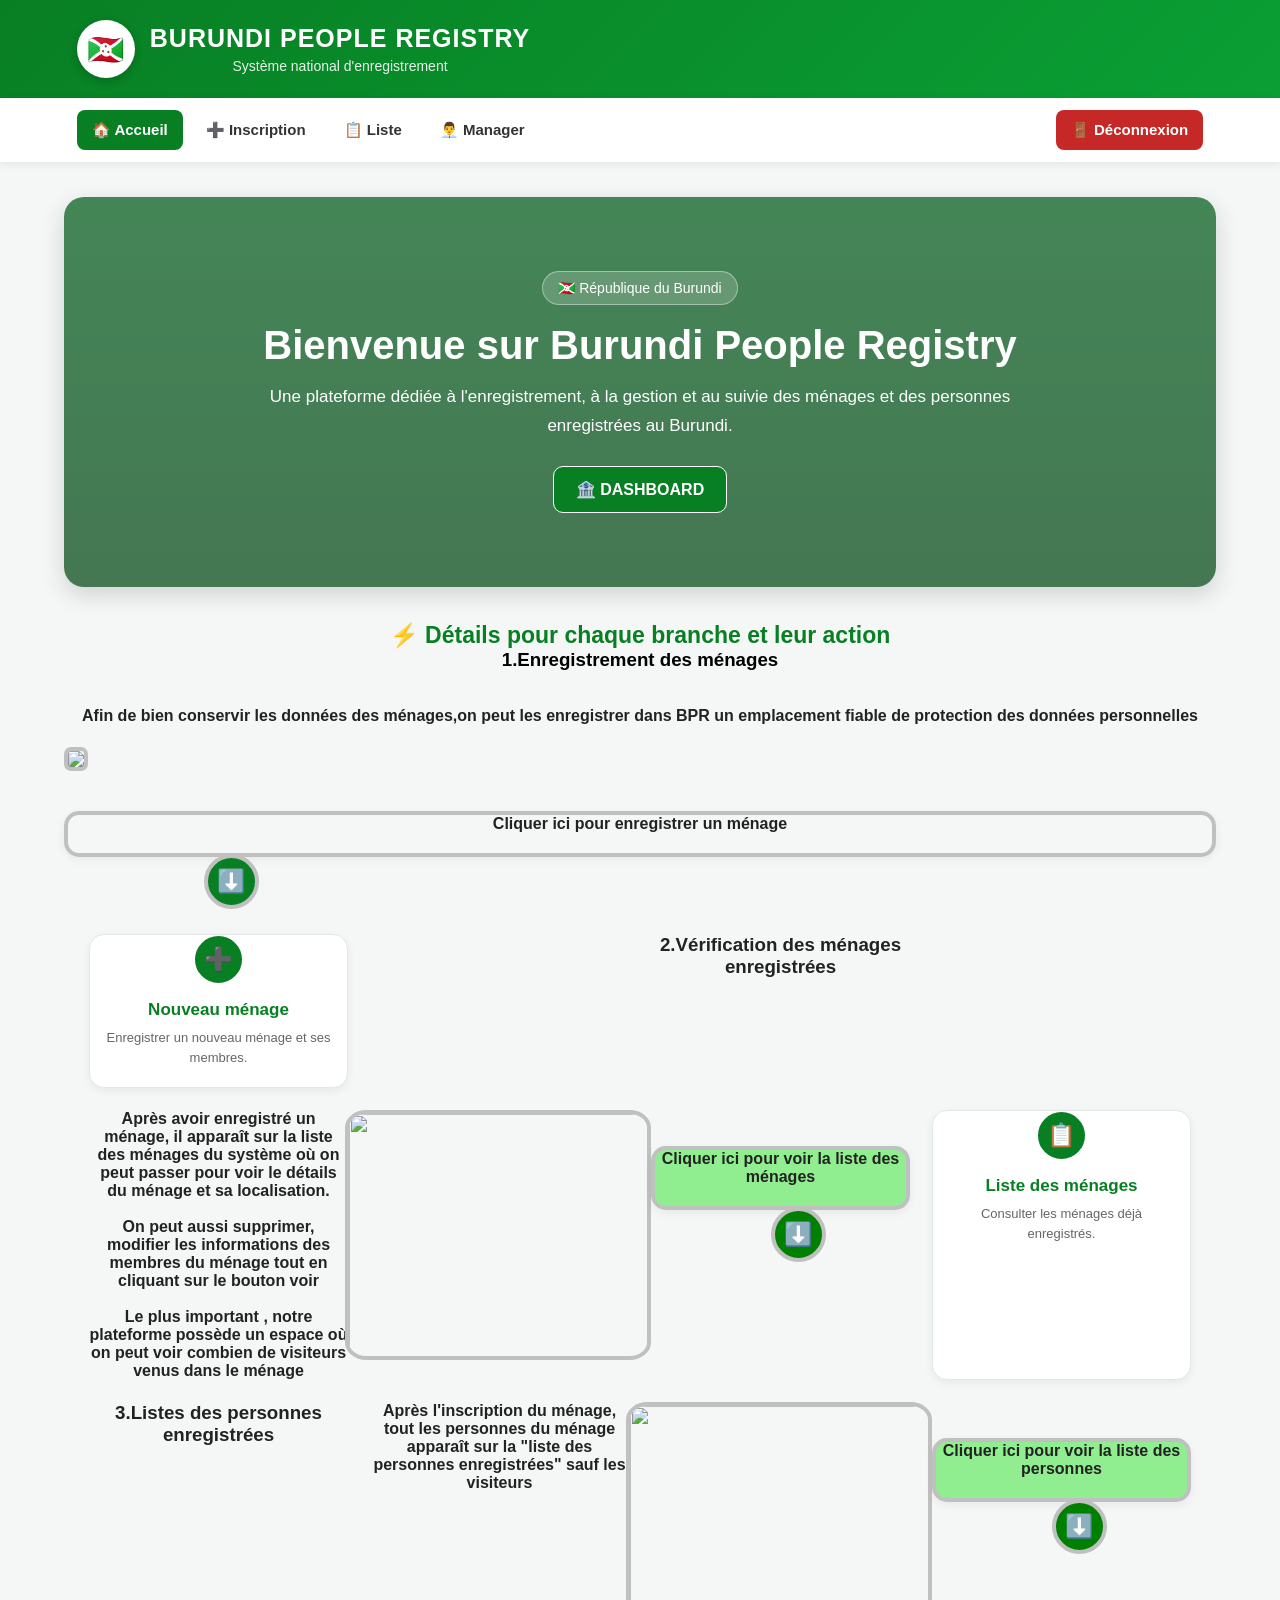
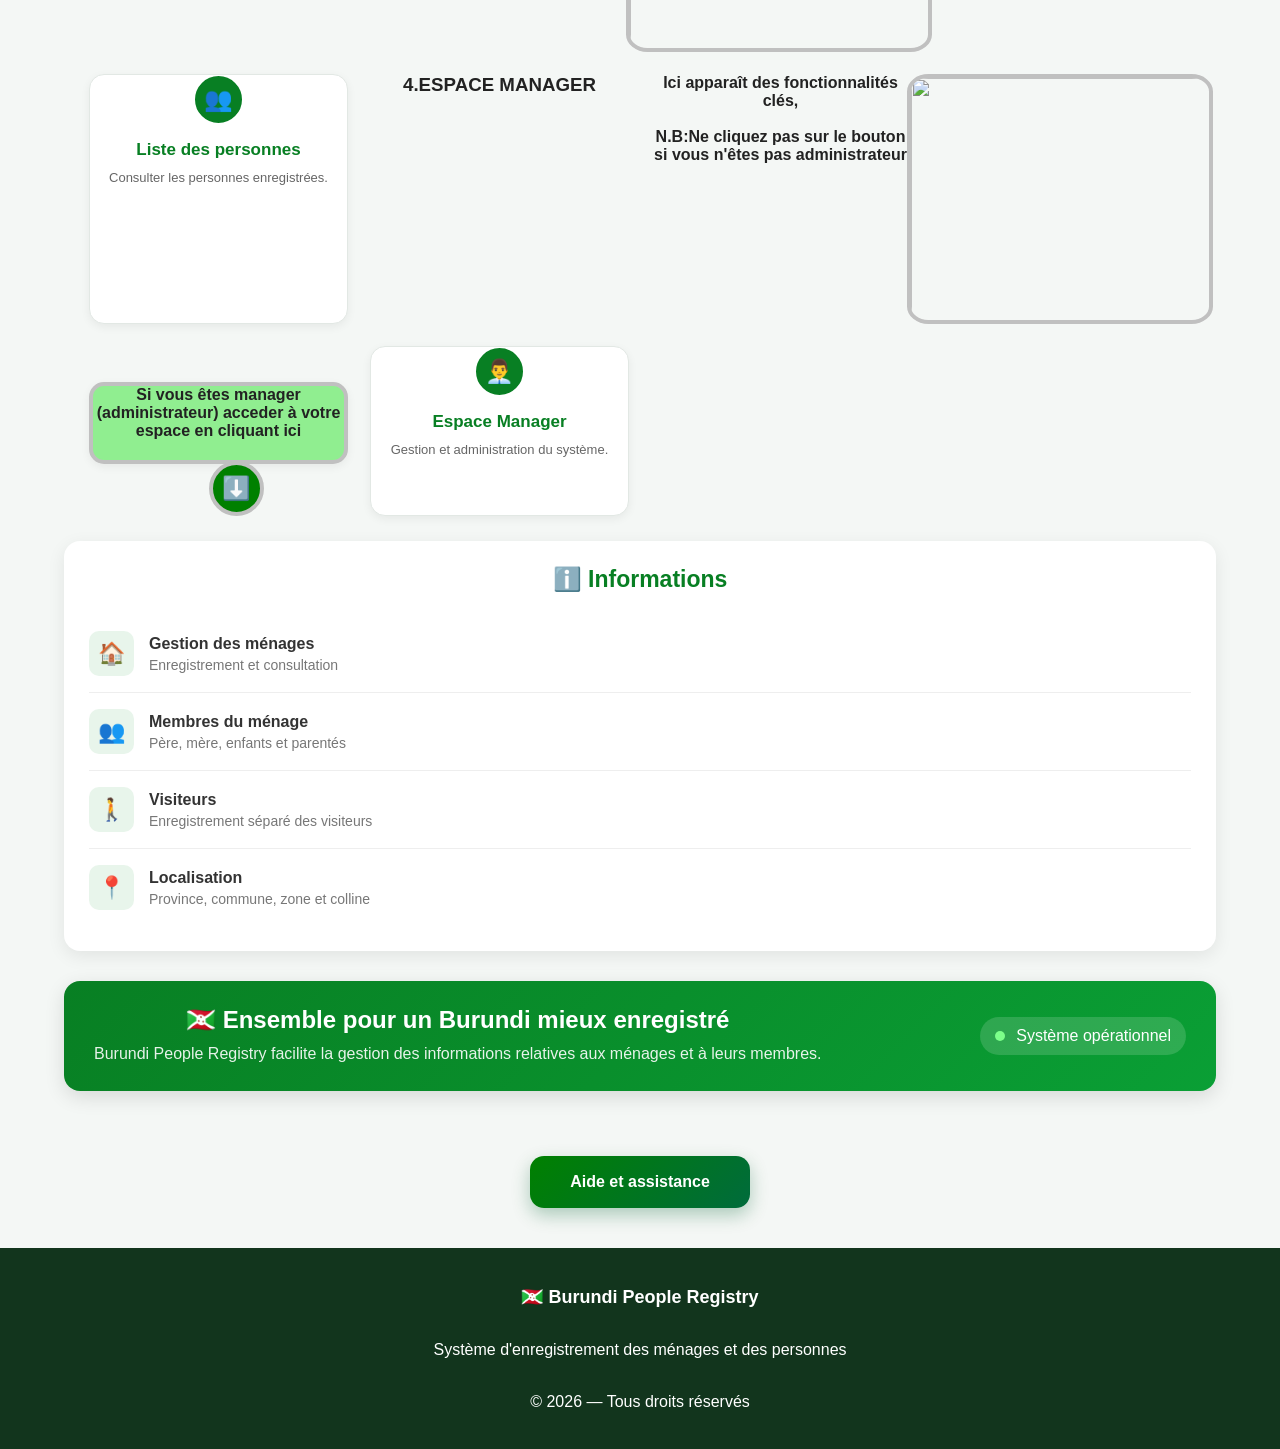
==== accueil.html @ 4ba91c7d "Add files via upload" ====
<!DOCTYPE html>
<html lang="fr">

<head>

    <meta charset="UTF-8">

    <meta
        name="viewport"
        content="width=device-width, initial-scale=1.0"
    >

    <title>Accueil - Burundi People Registry</title>

    <link
        rel="stylesheet"
        href="accueil.css"
    >

</head>


<body>


<!-- =====================================
     HEADER
===================================== -->

<header>

    <div class="logo">

        <div class="logo-icon">
            🇧🇮
        </div>

        <div class="logo-text">

            <h1>
                BURUNDI PEOPLE REGISTRY
            </h1>

            <p>
                Système national d'enregistrement
            </p>

        </div>

    </div>

</header>


<!-- =====================================
     NAVIGATION
===================================== -->

<nav>

    <a
        href="accueil.html"
        class="active"
    >
        🏠 Accueil
    </a>

    <a href="register.html">
        ➕ Inscription
    </a>

    <a href="menageutilisateur.html">
        📋 Liste
    </a>

    <a
        href="manager.html"
        class="manager-only"
    >
        👨‍💼 Manager
    </a>

    <button id="btnDeconnexion">
        🚪 Déconnexion
    </button>

</nav>


<!-- =====================================
     CONTENU PRINCIPAL
===================================== -->

<main>


    <!-- =================================
         HERO
    ================================== -->

    <section class="hero">

        <div class="hero-content">

            <span class="badge">
                🇧🇮 République du Burundi
            </span>

            <h2>
                Bienvenue sur Burundi People Registry
            </h2>

            <p>
                Une plateforme dédiée à l'enregistrement,
                à la gestion et au suivie des ménages et
                des personnes enregistrées au Burundi.
            </p>

            <div class="hero-buttons">

             

                <a
                    href=""
                    class="btn-secondary"
                >
                   🏦 DASHBOARD
                </a>

            </div>

        </div>

    </section>


    <!-- =================================
         STATISTIQUES
    ================================== -->

    
    <!-- =================================
         TABLEAU DE BORD
    ================================== -->

    


        <!-- ACTIONS RAPIDES -->

        

            <div class="card-header">

                <h2>
                    ⚡ Détails pour chaque branche et leur action
        </h2>
       
            <h3 class="t"><b>1.Enregistrement des ménages</b></h3>
        <br><br>
        <p><b>Afin de bien conservir les données des ménages,on peut les enregistrer dans BPR  un emplacement fiable de protection des données personnelles </b></p>
            </div>
<img src="image/register.png"width=340px class="re">
<div><br><br>
    
<div class="r">
    

<p><b>Cliquer ici pour enregistrer un ménage</b></p>
</div>
 <div class="action-icon1">
                        ⬇️
                    </div>
</div>
            <div class="actions">


                <a
                    href="register.html"
                    class="action"
                >

                    <div class="action-icon">
                        ➕
                    </div>

                    <strong>
                        Nouveau ménage
                    </strong>

                    <small>
                        Enregistrer un nouveau ménage
                        et ses membres.
                    </small>

                </a>
                <br>
                <h3><strong>2.Vérification des ménages enregistrées</strong></h3><br><br>
                <p><b>Après avoir enregistré un ménage, il apparaît sur la liste des ménages du système où on peut passer pour voir le détails du ménage et sa localisation.<br><br>
                 On peut aussi supprimer, modifier les informations des membres du ménage tout en cliquant sur le bouton voir
                 <br><br>
                 Le plus important , notre plateforme possède un espace où on peut voir combien de visiteurs venus dans le ménage</b></p>
<img src="image/liste.png" width=110% class="im">
<div><br><br>
    
<div class="s">
    

<p><b>Cliquer ici pour voir la liste des ménages</b></p>
</div>
 <div class="action-icon2">
                        ⬇️
                    </div>
</div>
                <a
                    href="menageutilisateur.html"
                    class="action"
                >

                    <div class="action-icon">
                        📋
                    </div>

                    <strong>
                        Liste des ménages
                    </strong>

                    <small>
                        Consulter les ménages
                        déjà enregistrés.
                    </small>

                </a>
<h3><b>3.Listes des personnes enregistrées</b></h3>  
<p><b>Après l'inscription du ménage, tout les personnes du ménage apparaît sur la "liste des personnes enregistrées" sauf les visiteurs</b></p>

<img src="image/register.png" width=110% class="im">
<div><br><br>
    
<div class="s">
    

<p><b>Cliquer ici pour voir la liste des personnes</b></p>
</div>
 <div class="action-icon2">
                        ⬇️
                    </div>
</div>
                <a
                    href="personneutilisateur.html"
                    class="action"
                >

                    <div class="action-icon">
                        👥
                    </div>

                    <strong>
                        Liste des personnes
                    </strong>

                    <small>
                        Consulter les personnes
                        enregistrées.
                    </small>

                </a>
 <h3><b>4.ESPACE MANAGER</b></h3>
<p><b>Ici apparaît des fonctionnalités clés,<br><br> N.B:Ne cliquez pas sur le bouton si vous n'êtes pas administrateur</b></p>                

<img src="image/manager.png" width="110%" class="im">
<div><br><br>
    
<div class="s">
    

<p><b>Si vous êtes manager (administrateur)  acceder à votre espace en cliquant ici</b></p>
</div>
 <div class="action-icon2">
                        ⬇️
                    </div>
</div>
                <a
                    href="manager.html"
                    class="action manager-only"
                >

                    <div class="action-icon">
                        👨‍💼
                    </div>

                    <strong>
                        Espace Manager
                    </strong>

                    <small>
                        Gestion et administration
                        du système.
                    </small>

                </a>


            </div>

        </div>


        <!-- INFORMATIONS -->

        <div class="card">

            <div class="card-header">

                <h2>
                    ℹ️ Informations
                </h2>

            </div>


            <div class="info-row">

                <div class="info-icon">
                    🏠
                </div>

                <div class="info-text">

                    <strong>
                        Gestion des ménages
                    </strong>

                    <span>
                        Enregistrement et consultation
                    </span>

                </div>

            </div>


            <div class="info-row">

                <div class="info-icon">
                    👥
                </div>

                <div class="info-text">

                    <strong>
                        Membres du ménage
                    </strong>

                    <span>
                        Père, mère, enfants et parentés
                    </span>

                </div>

            </div>


            <div class="info-row">

                <div class="info-icon">
                    🚶
                </div>

                <div class="info-text">

                    <strong>
                        Visiteurs
                    </strong>

                    <span>
                        Enregistrement séparé des visiteurs
                    </span>

                </div>

            </div>


            <div class="info-row">

                <div class="info-icon">
                    📍
                </div>

                <div class="info-text">

                    <strong>
                        Localisation
                    </strong>

                    <span>
                        Province, commune, zone et colline
                    </span>

                </div>

            </div>

        </div>

    </section>


    <!-- =================================
         MESSAGE
    ================================== -->

    <section class="welcome-card">

        <div class="welcome-text">

            <h2>
                🇧🇮 Ensemble pour un Burundi mieux enregistré
            </h2>

            <p>
                Burundi People Registry facilite la gestion
                des informations relatives aux ménages
                et à leurs membres.
            </p>

        </div>


        <div class="system-status">

            <span class="dot"></span>

            Système opérationnel

        </div>

    </section>


</main>
<!=======BOUTON AIDE ET ASSISTANCE==========>
<div class="bot">
<a href="bot.html" class="ia">Aide et assistance</a>
</div>

<!-- =====================================
     FOOTER
===================================== -->

<footer>

    <strong>
        🇧🇮 Burundi People Registry
    </strong>

    <br><br>

    Système d'enregistrement des ménages
    et des personnes

    <br><br>

    © 2026 — Tous droits réservés

</footer>


</body>

</html>
---- accueil.css ----
.re{
    border:4px solid silver;
    border-radius: 7px;
}
.im{
    margin-left:-25px;
    height:250px;
    width:118%;
    border:4px solid silver;
    border-radius: 7%;
}
.action-icon2{
    width: 55px;
    height: 55px;

    margin-top: -3px;

    background:green;
    color: white;

    border: 4px solid silver;
    border-radius: 50%;

    display: flex;
    align-items: center;
    justify-content: center;

    font-size: 23px;

    position: relative;
    padding:10px ;
    margin-left: 120px;
    
}
.s{
background:lightgreen;
border: 4px solid silver;
border-radius: 15px;
overflow: hidden;

display: flex;
flex-direction: column;
align-items: center;

text-align: center;
text-decoration: none;
color: #222;

padding-bottom: 20px;

box-shadow: 0 3px 10px rgba(0, 0, 0, .06);

transition: .3s;

}

h3{
    text-align: center;
}
.t{
    color:black;
}
.r{
background:ping;
border: 4px solid silver;
border-radius: 15px;
overflow: hidden;

display: flex;
flex-direction: column;
align-items: center;

text-align: center;
text-decoration: none;
color: #222;

padding-bottom: 20px;

box-shadow: 0 3px 10px rgba(0, 0, 0, .06);

transition: .3s;
}

.action-icon1{
    width: 55px;
    height: 55px;

    margin-top: -3px;

    background: #087f23;
    color: white;

    border: 4px solid silver;
    border-radius: 50%;

    display: flex;
    align-items: center;
    justify-content: center;

    font-size: 23px;

    position: relative;
    padding:10px ;
    margin-left: 140px;
    
}
p{
    text-align: center;
}
ol{
    text-align: center;
    
}
h2{
    text-align: center;
}
/* =========================================
   BURUNDI PEOPLE REGISTRY - ACCUEIL
========================================= */

* {
    margin: 0;
    padding: 0;
    box-sizing: border-box;
}

html {
    scroll-behavior: smooth;
}

body {
    font-family: Arial, Helvetica, sans-serif;
    background: #f4f7f5;
    color: #222;
    min-height: 100vh;
}


/* =========================================
   HEADER
========================================= */

header {
    background: linear-gradient(135deg, #087f23, #0a9f35);
    color: white;
    padding: 20px 6%;
    box-shadow: 0 3px 12px rgba(0, 0, 0, 0.15);
}

.logo {
    display: flex;
    align-items: center;
    gap: 15px;
}

.logo-icon {
    width: 58px;
    height: 58px;
    background: white;
    border-radius: 50%;
    display: flex;
    align-items: center;
    justify-content: center;
    font-size: 30px;
    box-shadow: 0 3px 10px rgba(0,0,0,.2);
}

.logo-text h1 {
    font-size: 25px;
    letter-spacing: 1px;
}

.logo-text p {
    margin-top: 5px;
    font-size: 14px;
    opacity: .9;
}


/* =========================================
   NAVIGATION
========================================= */

nav {
    background: white;
    display: flex;
    align-items: center;
    gap: 8px;
    padding: 12px 6%;
    box-shadow: 0 2px 8px rgba(0,0,0,.08);
    position: sticky;
    top: 0;
    z-index: 1000;
}

nav a,
nav button {
    text-decoration: none;
    border: none;
    background: transparent;
    color: #333;
    font-size: 15px;
    font-weight: 600;
    padding: 11px 15px;
    border-radius: 8px;
    cursor: pointer;
    transition: .3s;
}

nav a:hover,
nav a.active {
    background: #087f23;
    color: white;
}

nav button {
    margin-left: auto;
    background: #c62828;
    color: white;
}

nav button:hover {
    background: #a91f1f;
    transform: translateY(-2px);
}


/* =========================================
   MAIN
========================================= */

main {
    width: 90%;
    max-width: 1250px;
    margin: auto;
    padding: 35px 0;
}


/* =========================================
   HERO
========================================= */

.hero {
    min-height: 390px;
    border-radius: 20px;
    background:
        linear-gradient(
            rgba(0, 90, 25, .72),
            rgba(0, 70, 20, .72)
        ),
        url("image/register.png");

    background-size: cover;
    background-position: center;

    display: flex;
    align-items: center;
    justify-content: center;

    text-align: center;
    color: white;

    box-shadow: 0 8px 25px rgba(0,0,0,.15);
    margin-bottom: 35px;
}

.hero-content {
    width: 90%;
    max-width: 800px;
}

.badge {
    display: inline-block;
    background: rgba(255, 255, 255, 0.18);
    border: 1px solid rgba(255,255,255,.4);
    padding: 8px 15px;
    border-radius: 30px;
    margin-bottom: 18px;
    font-size: 14px;
}

.hero h2 {
    font-size: 40px;
    margin-bottom: 15px;
}

.hero p {
    font-size: 17px;
    line-height: 1.7;
    margin-bottom: 25px;
}


/* =========================================
   HERO BUTTONS
========================================= */

.hero-buttons {
    display: flex;
    justify-content: center;
    gap: 15px;
    flex-wrap: wrap;
}

.btn-primary,
.btn-secondary {
    text-decoration: none;
    padding: 13px 22px;
    border-radius: 10px;
    font-weight: bold;
    transition: .3s;
}

.btn-primary {
    background: white;
    color: #087f23;
}

.btn-secondary {
    background: #087f23;
    color: white;
    border: 1px solid white;
}

.btn-primary:hover,
.btn-secondary:hover {
    transform: translateY(-3px);
}


/* =========================================
   CARD
========================================= */

.card {
    background: white;
    border-radius: 16px;
    padding: 25px;
    margin-bottom: 30px;
    box-shadow: 0 5px 18px rgba(0,0,0,.08);
}

.card-header {
    margin-bottom: 22px;
}

.card-header h2 {
    color: #087f23;
    font-size: 23px;
}


/* =========================================
   ACTIONS
========================================= */

.actions {
    display: grid;
    grid-template-columns: repeat(4, 1fr);
    gap: 22px;
    padding: 25px;
    background:lightsilver;
}

.action {
    background: #fff;
    border: 1px solid #e2e8e4;
    border-radius: 15px;
    overflow: hidden;

    display: flex;
    flex-direction: column;
    align-items: center;

    text-align: center;
    text-decoration: none;
    color: #222;

    padding-bottom: 20px;

    box-shadow: 0 3px 10px rgba(0,0,0,.06);

    transition: .3s;
}

.action:hover {
    transform: translateY(-6px);
    box-shadow: 0 10px 25px rgba(0,0,0,.14);
    border-color: #087f23;
}


/* =========================================
   ACTION IMAGE
========================================= */

.action-image {
    width: 100%;
    height: 180px;

    object-fit: cover;
    object-position: center;

    display: block;
   
}


/* =========================================
   ACTION ICON
========================================= */

.action-icon {
    width: 55px;
    height: 55px;

    margin-top: -3px;

    background: #087f23;
    color: white;

    border: 4px solid white;
    border-radius: 50%;

    display: flex;
    align-items: center;
    justify-content: center;

    font-size: 23px;

    position: relative;
    padding:10px ;
    
    

}


/* =========================================
   ACTION TEXT
========================================= */

.action strong {
    font-size: 17px;
    margin-top: 13px;
    color: #087f23;
}

.action small {
    font-size: 13px;
    line-height: 1.5;
    color: #666;
    padding: 8px 15px 0;
}


/* =========================================
   INFORMATIONS
========================================= */

.info-row {
    display: flex;
    align-items: center;
    gap: 15px;

    padding: 16px 0;

    border-bottom: 1px solid #eee;
}

.info-row:last-child {
    border-bottom: none;
}

.info-icon {
    width: 45px;
    height: 45px;

    background: #e8f5eb;
    color: #087f23;

    border-radius: 10px;

    display: flex;
    align-items: center;
    justify-content: center;

    font-size: 22px;
}

.info-text {
    display: flex;
    flex-direction: column;
    gap: 4px;
}

.info-text strong {
    color: #333;
}

.info-text span {
    color: #777;
    font-size: 14px;
}


/* =========================================
   WELCOME CARD
========================================= */

.welcome-card {
    background: linear-gradient(135deg, #087f23, #0a9f35);
    color: white;

    padding: 25px 30px;

    border-radius: 16px;

    display: flex;
    justify-content: space-between;
    align-items: center;

    gap: 20px;

    margin-top: 30px;

    box-shadow: 0 6px 20px rgba(0,0,0,.12);
}

.welcome-text h2 {
    margin-bottom: 8px;
}

.welcome-text p {
    opacity: .9;
    line-height: 1.5;
}

.system-status {
    white-space: nowrap;
    background: rgba(255,255,255,.15);
    padding: 10px 15px;
    border-radius: 30px;
}

.dot {
    display: inline-block;
    width: 10px;
    height: 10px;

    background: #7cff8a;

    border-radius: 50%;

    margin-right: 7px;
}
/*=======IA=======*/
/* =====================================
   BOUTON AIDE ET ASSISTANCE
===================================== */

.bot {
    width: 100%;

    display: flex;
    justify-content: center;
    align-items: center;

    margin: 30px 0;
}


/* Bouton */

.bot .ia {
    display: inline-flex;

    justify-content: center;
    align-items: center;

    min-width: 220px;
    height: 52px;

    padding: 0 25px;

    background: linear-gradient(
        135deg,
        #008000,
        #006b3c
    );

    color: white;

    text-decoration: none;

    font-size: 16px;
    font-weight: 700;

    border-radius: 14px;

    box-shadow:
        0 7px 18px rgba(0, 100, 50, 0.30);

    transition:
        transform 0.25s ease,
        box-shadow 0.25s ease,
        background 0.25s ease;
}


/* Iyo uyijeko */

.bot .ia:hover {
    background: linear-gradient(
        135deg,
        #006b3c,
        #004f2d
    );

    transform: translateY(-3px);

    box-shadow:
        0 12px 25px rgba(0, 80, 40, 0.40);
}


/* Iyo ukandagiye */

.bot .ia:active {
    transform: translateY(0);

    box-shadow:
        0 5px 12px rgba(0, 80, 40, 0.25);
}


/* =====================================
   TELEPHONE
===================================== */

@media (max-width: 600px) {

    .bot {
        margin: 25px 0;
    }

    .bot .ia {
        width: 90%;
        max-width: 320px;

        height: 50px;

        font-size: 15px;
    }
}

.ia{
    text-decoration: none;

    background: #1d4ed8;

    color: white;

    padding: 13px 18px;

    border-radius:9%; 

    font-size: 36.3px;

    font-weight: 700px;

    white-space: nowrap;

    transition: 0.2s;
    
    
justify-content: center;


}

/* =========================================
   FOOTER
========================================= */

footer {
    background: #12351d;
    color: white;

    text-align: center;

    padding: 35px 20px;

    margin-top: 40px;

    line-height: 1.6;
}

footer strong {
    font-size: 18px;
}


/* =========================================
   RESPONSIVE TABLET
========================================= */

@media (max-width: 1000px) {

    .actions {
        grid-template-columns: repeat(2, 1fr);
    }

    .hero h2 {
        font-size: 32px;
    }

}


/* =========================================
   RESPONSIVE TELEPHONE
========================================= */

@media (max-width: 650px) {

    header {
        padding: 15px;
    }

    .logo-text h1 {
        font-size: 17px;
    }

    .logo-text p {
        font-size: 11px;
    }

    .logo-icon {
        width: 48px;
        height: 48px;
        font-size: 24px;
    }


    nav {
        padding: 8px;
        gap: 4px;
        overflow-x: auto;
    }

    nav a,
    nav button {
        font-size: 12px;
        padding: 9px 10px;
        white-space: nowrap;
    }


    main {
        width: 94%;
        padding: 20px 0;
    }


    .hero {
        min-height: 420px;
        border-radius: 15px;
    }

    .hero h2 {
        font-size: 27px;
    }

    .hero p {
        font-size: 14px;
    }


    .hero-buttons {
        flex-direction: column;
    }

    .btn-primary,
    .btn-secondary {
        width: 100%;
    }


    .card {
        padding: 18px;
    }


    .actions {
        grid-template-columns: 1fr;
        gap: 18px;
    }


    .action-image {
        height: 210px;
    }


    .welcome-card {
        flex-direction: column;
        text-align: center;
    }

    .system-status {
        white-space: normal;
    }

}


/* =========================================
   PETIT TELEPHONE
========================================= */

@media (max-width: 400px) {

    .hero h2 {
        font-size: 23px;
    }

    .hero p {
        font-size: 13px;
    }

    .action-image {
        height: 180px;
    }

    .card-header h2 {
        font-size: 20px;
    }
}
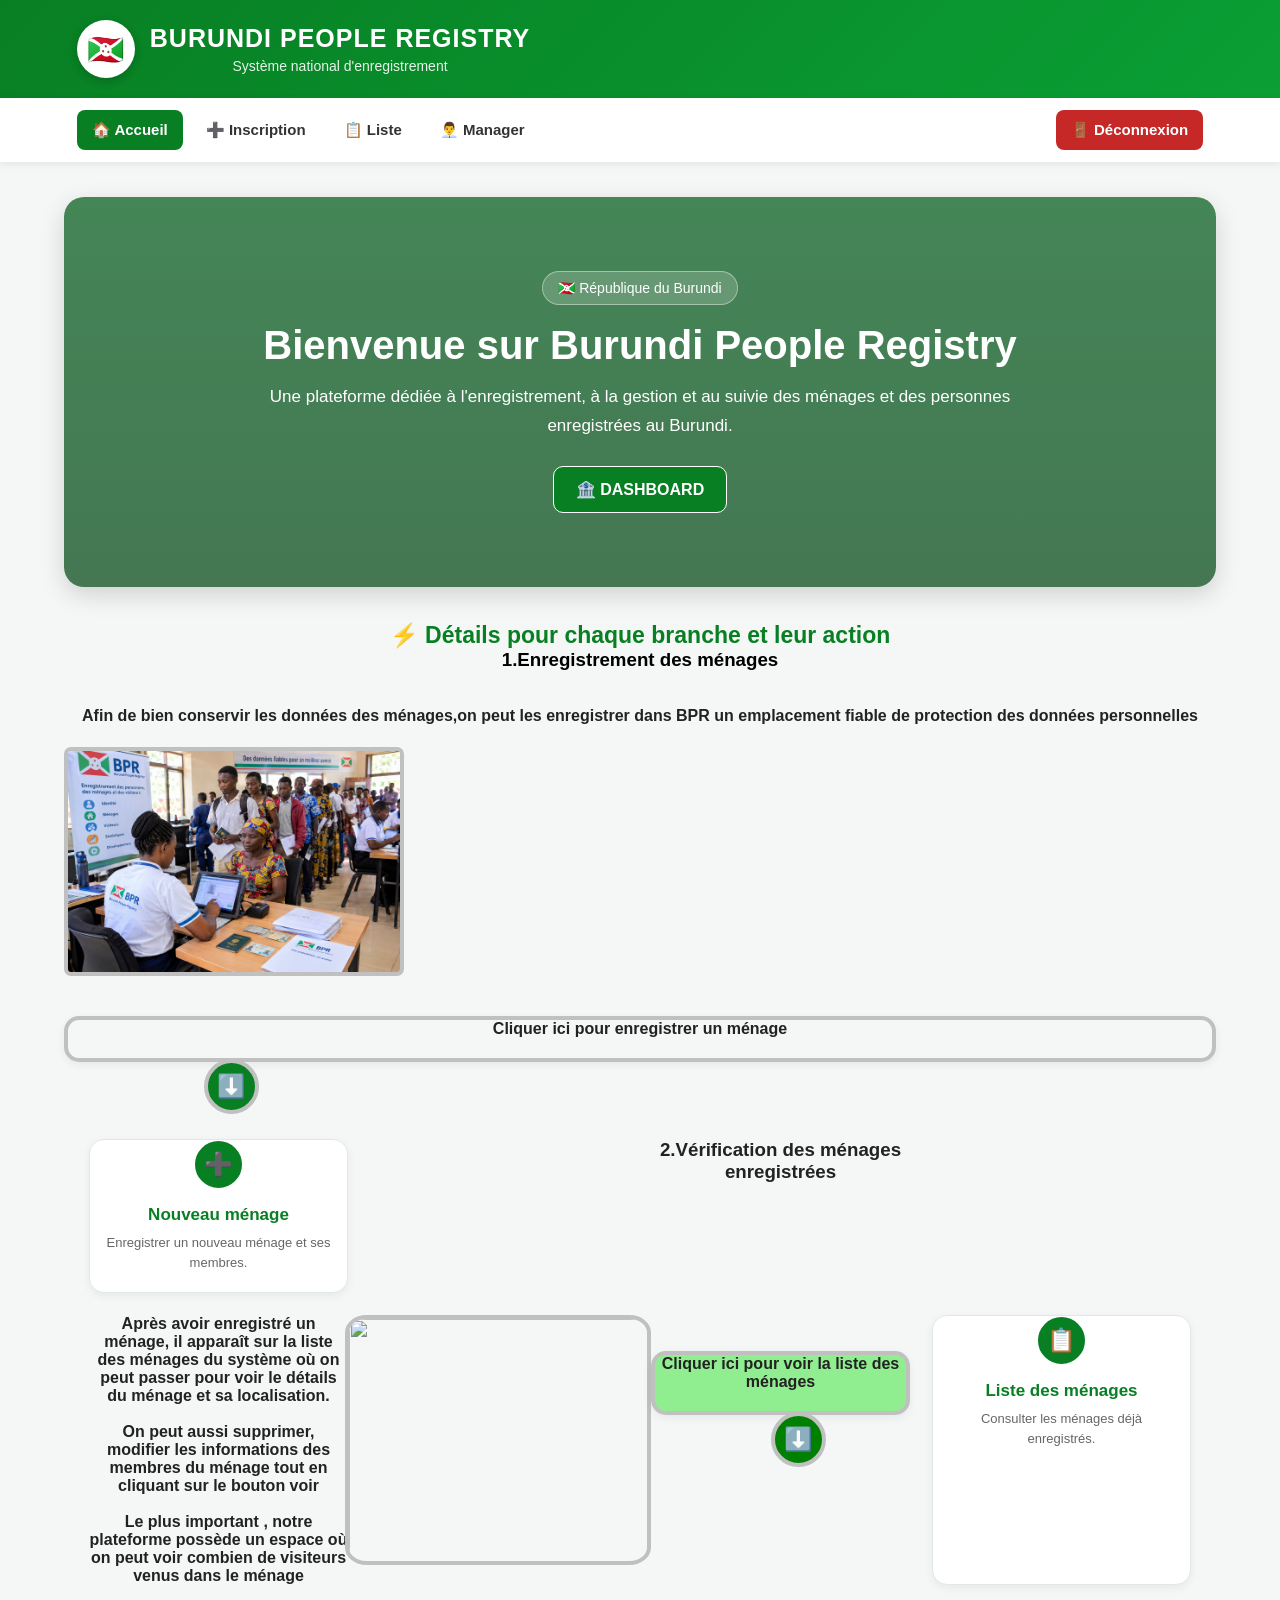
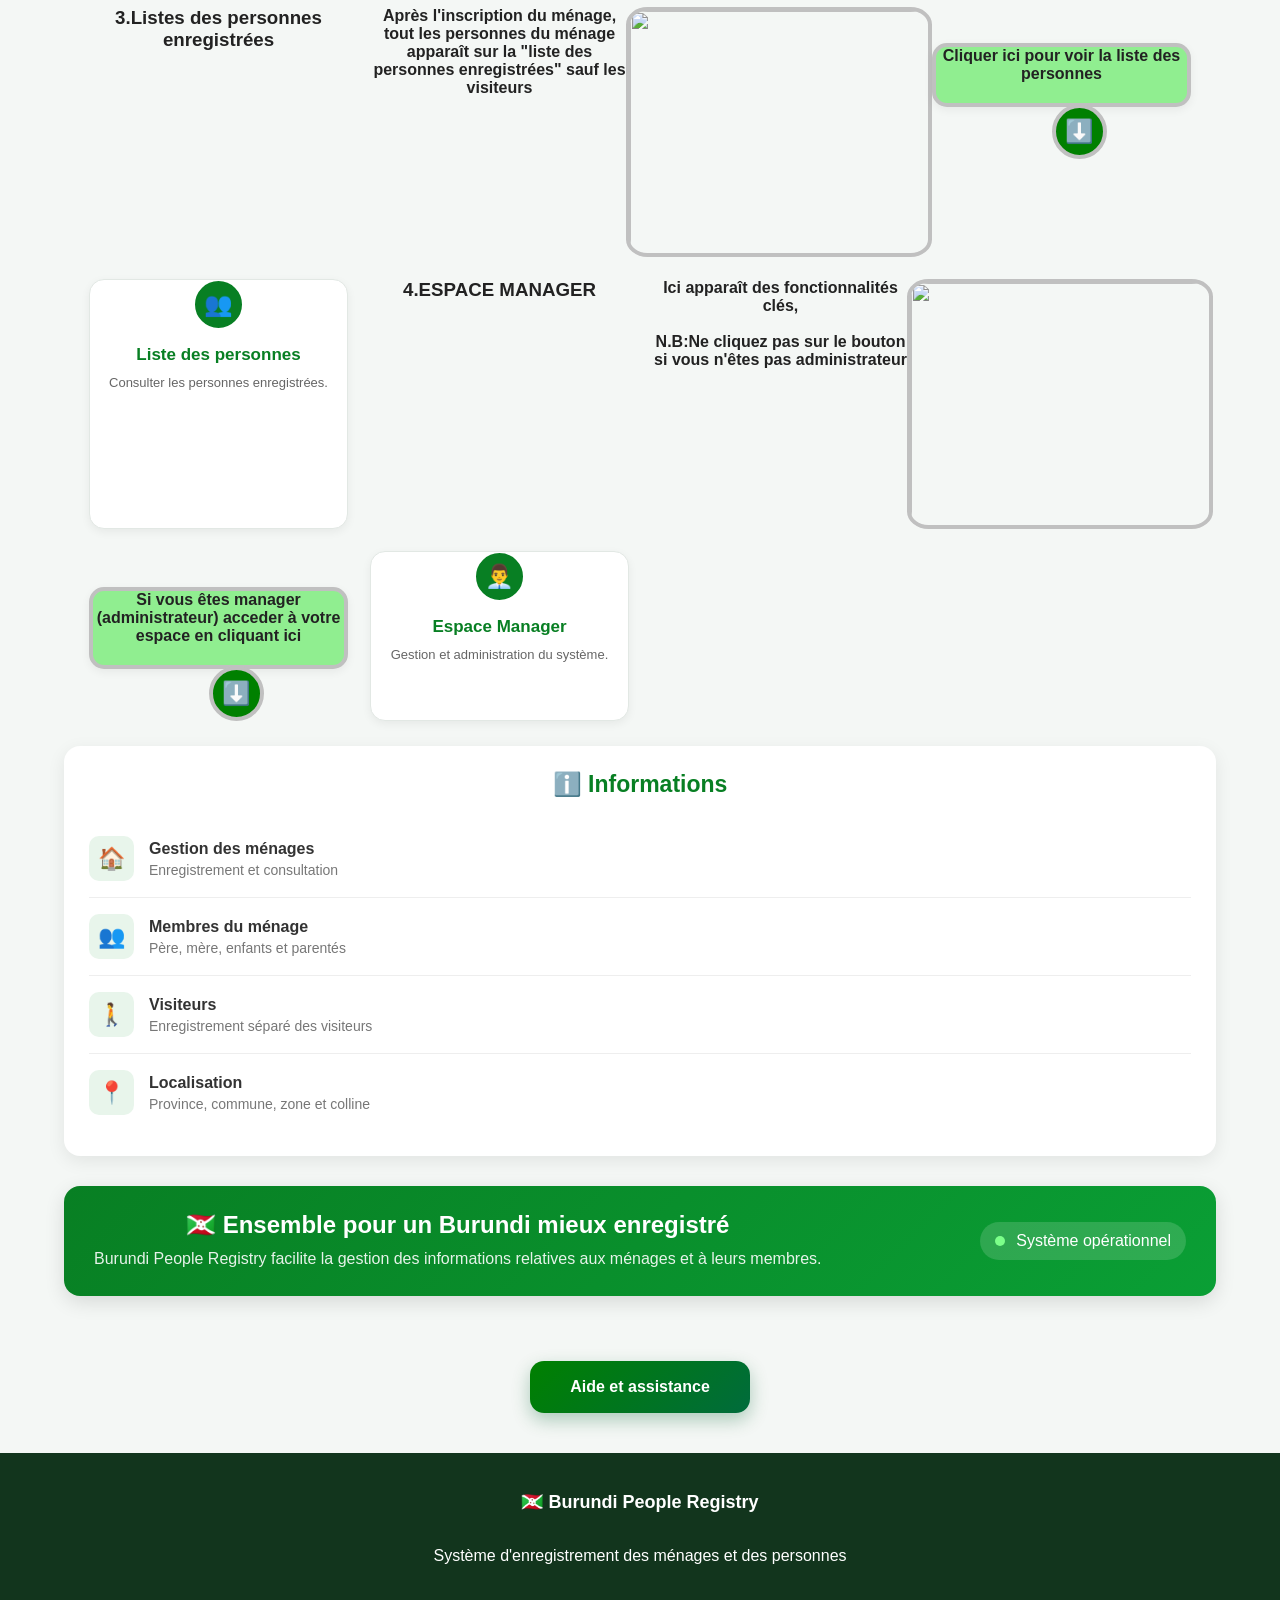
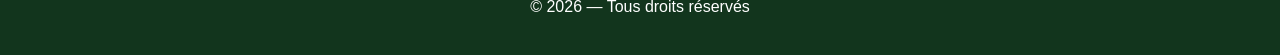
==== commit 4f01fb2b: "Update accueil.html" ====
--- a/accueil.html
+++ b/accueil.html
@@ -160,7 +160,7 @@
         <br><br>
         <p><b>Afin de bien conservir les données des ménages,on peut les enregistrer dans BPR  un emplacement fiable de protection des données personnelles </b></p>
             </div>
-<img src="image/register.png"width=340px class="re">
+<img src="/register.png"width=340px class="re">
 <div><br><br>
     
 <div class="r">
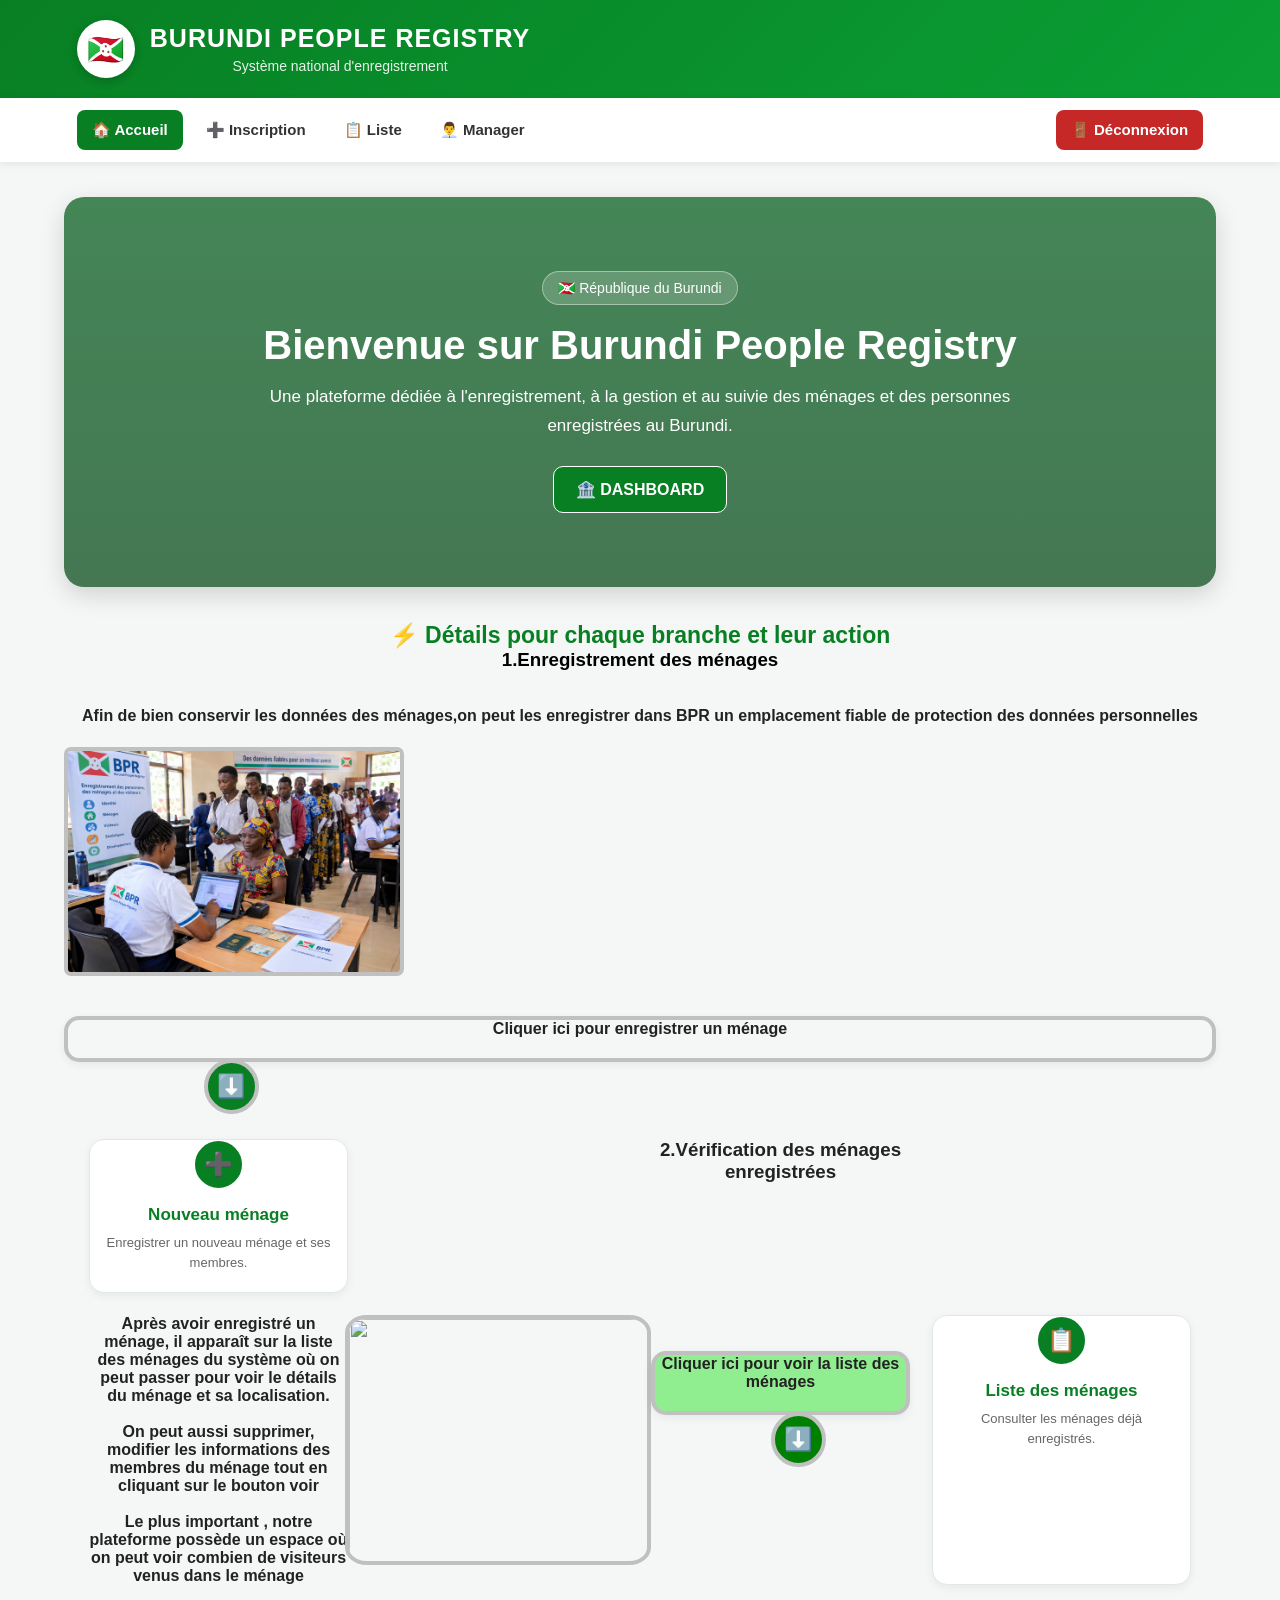
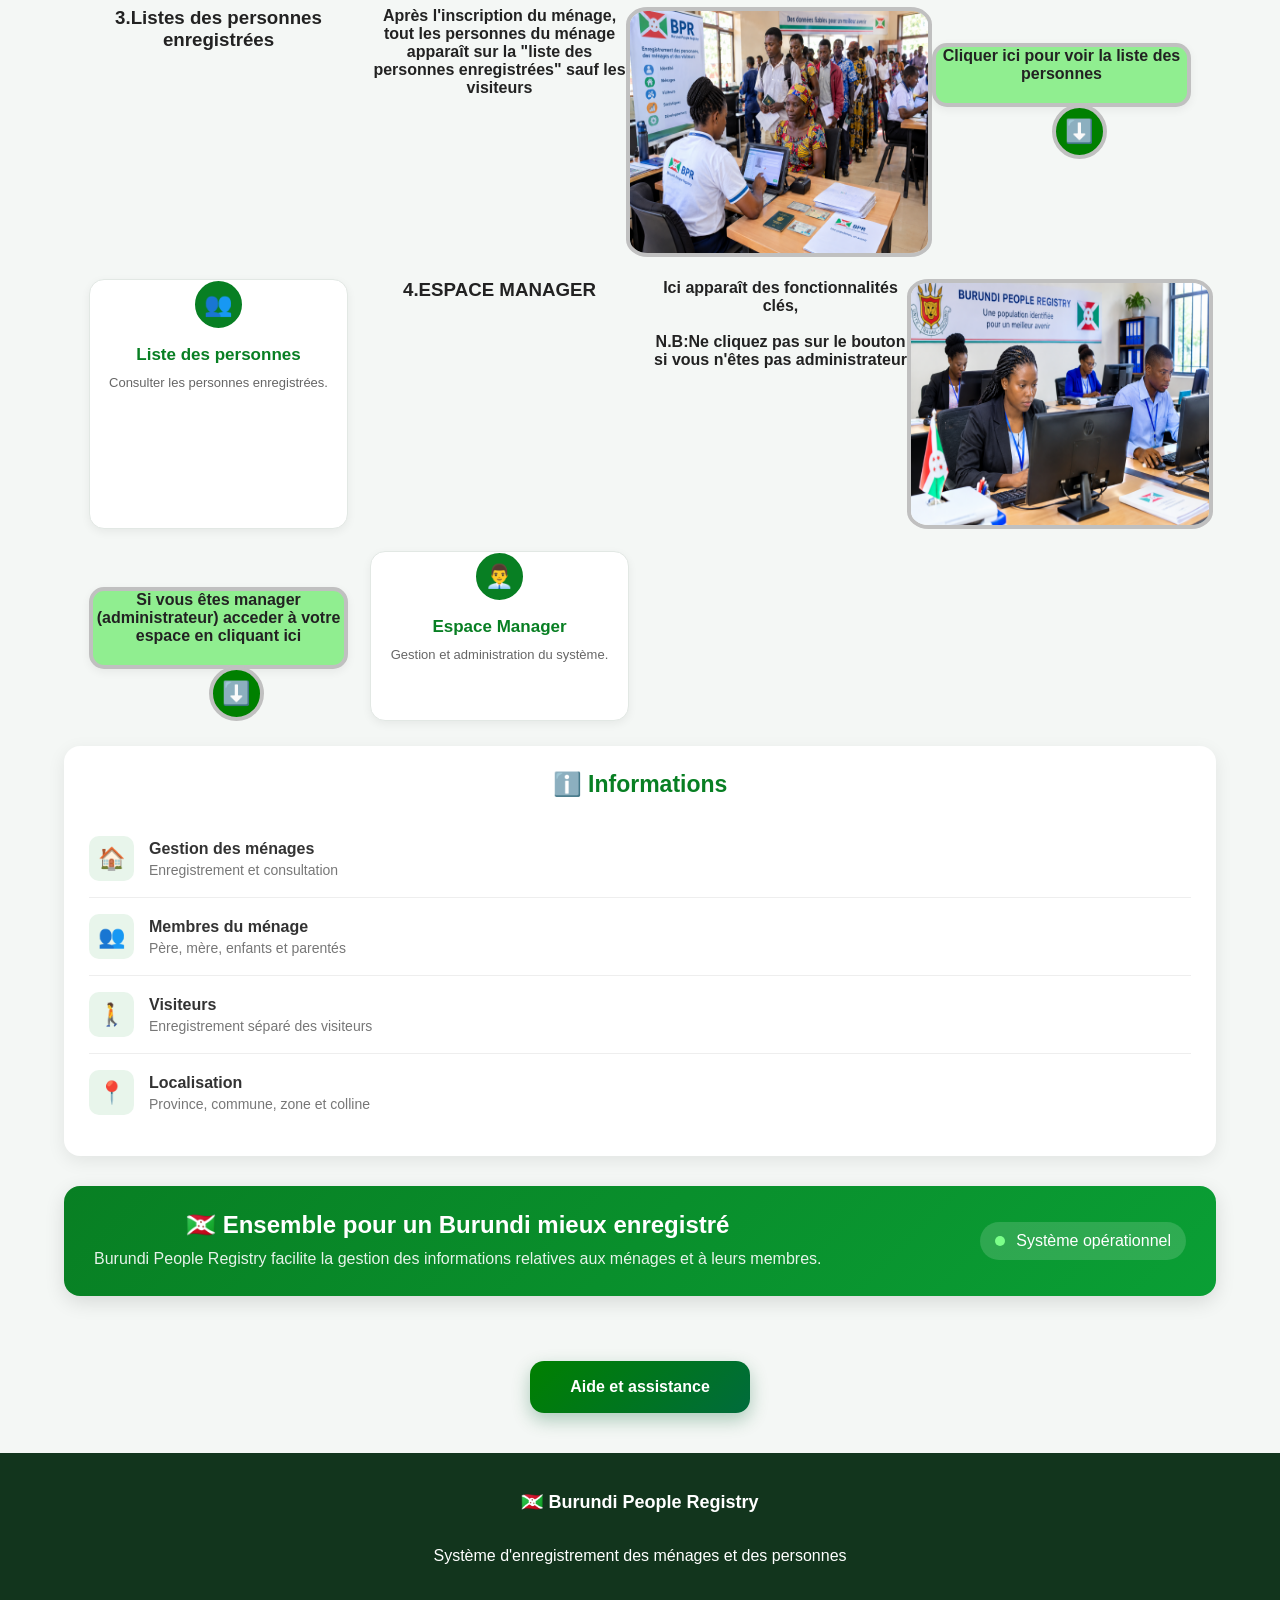
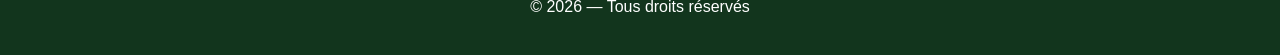
==== commit c8c81852: "Update accueil.html" ====
--- a/accueil.html
+++ b/accueil.html
@@ -160,7 +160,7 @@
         <br><br>
         <p><b>Afin de bien conservir les données des ménages,on peut les enregistrer dans BPR  un emplacement fiable de protection des données personnelles </b></p>
             </div>
-<img src="/register.png"width=340px class="re">
+<img src="register.png"width=340px class="re">
 <div><br><br>
     
 <div class="r">
@@ -234,7 +234,7 @@
 <h3><b>3.Listes des personnes enregistrées</b></h3>  
 <p><b>Après l'inscription du ménage, tout les personnes du ménage apparaît sur la "liste des personnes enregistrées" sauf les visiteurs</b></p>
 
-<img src="image/register.png" width=110% class="im">
+<img src="register.png" width=110% class="im">
 <div><br><br>
     
 <div class="s">
@@ -268,7 +268,7 @@
  <h3><b>4.ESPACE MANAGER</b></h3>
 <p><b>Ici apparaît des fonctionnalités clés,<br><br> N.B:Ne cliquez pas sur le bouton si vous n'êtes pas administrateur</b></p>                
 
-<img src="image/manager.png" width="110%" class="im">
+<img src="manager.png" width="110%" class="im">
 <div><br><br>
     
 <div class="s">
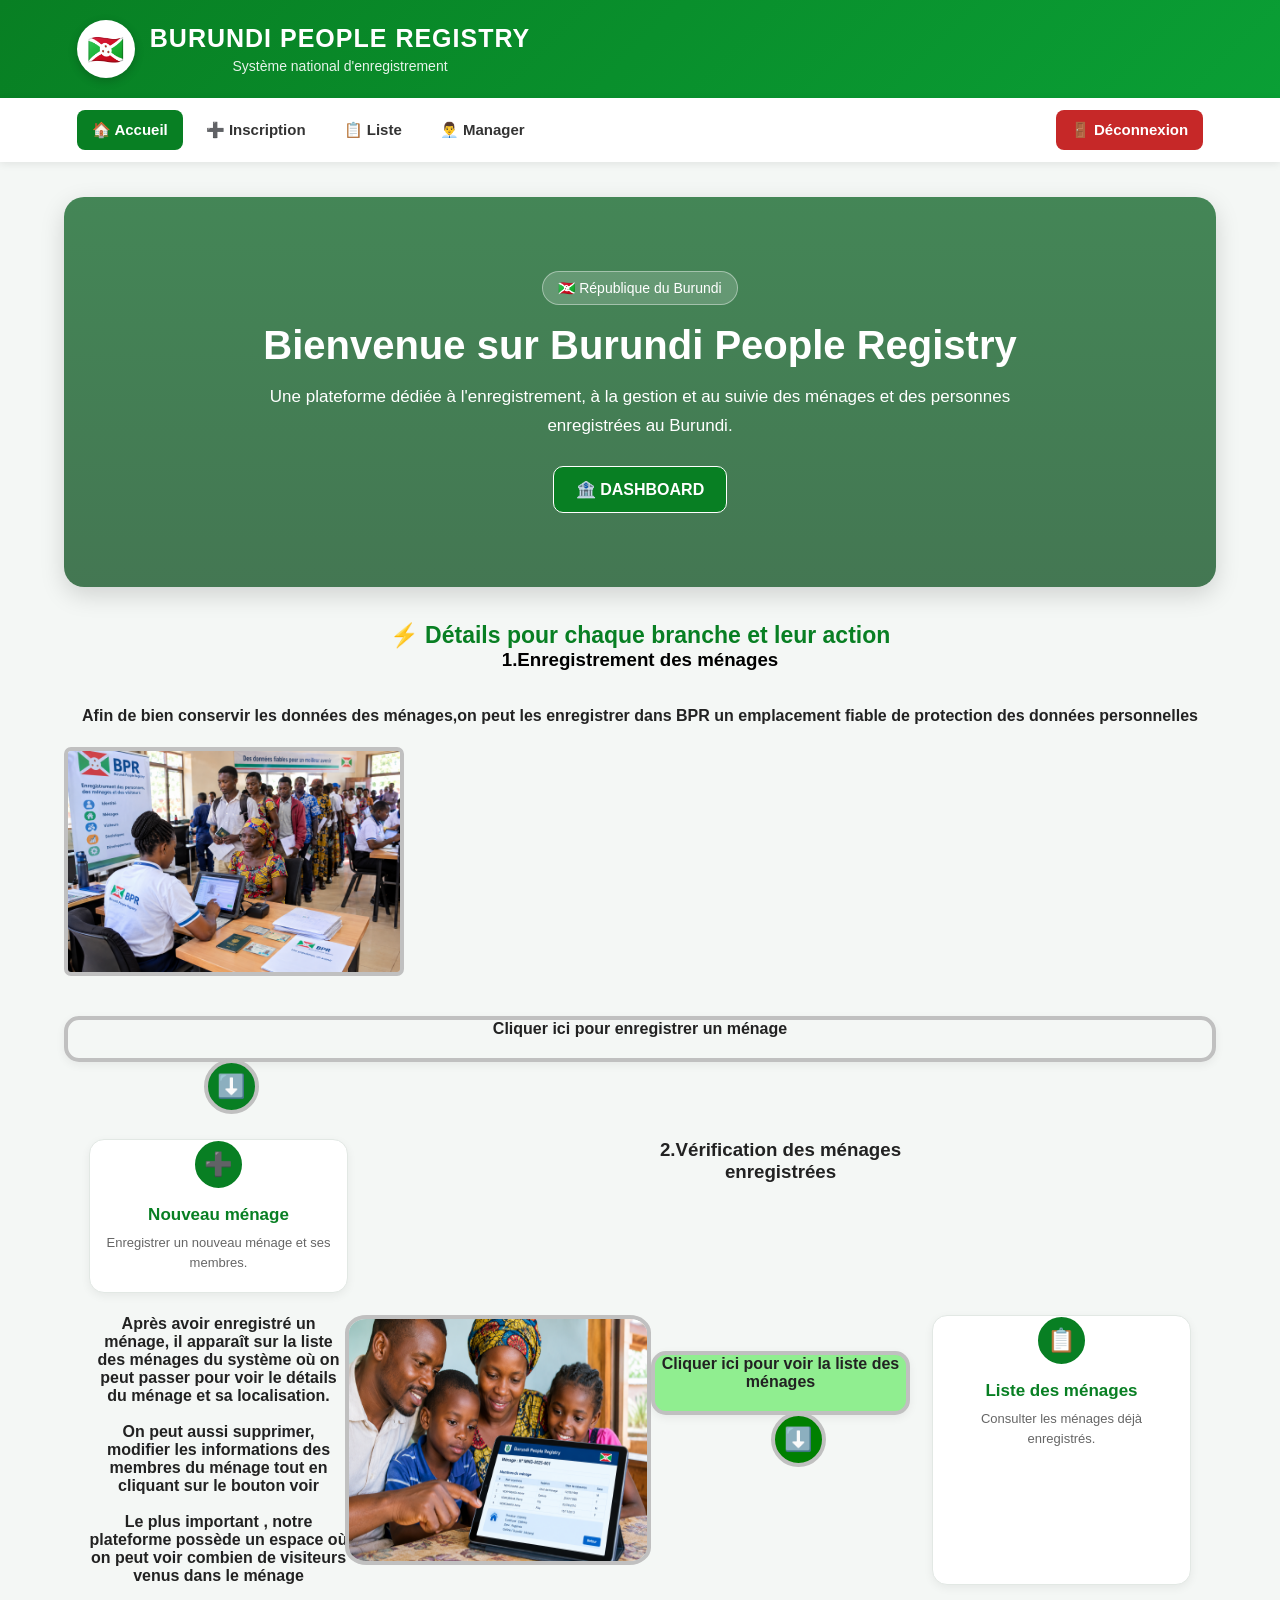
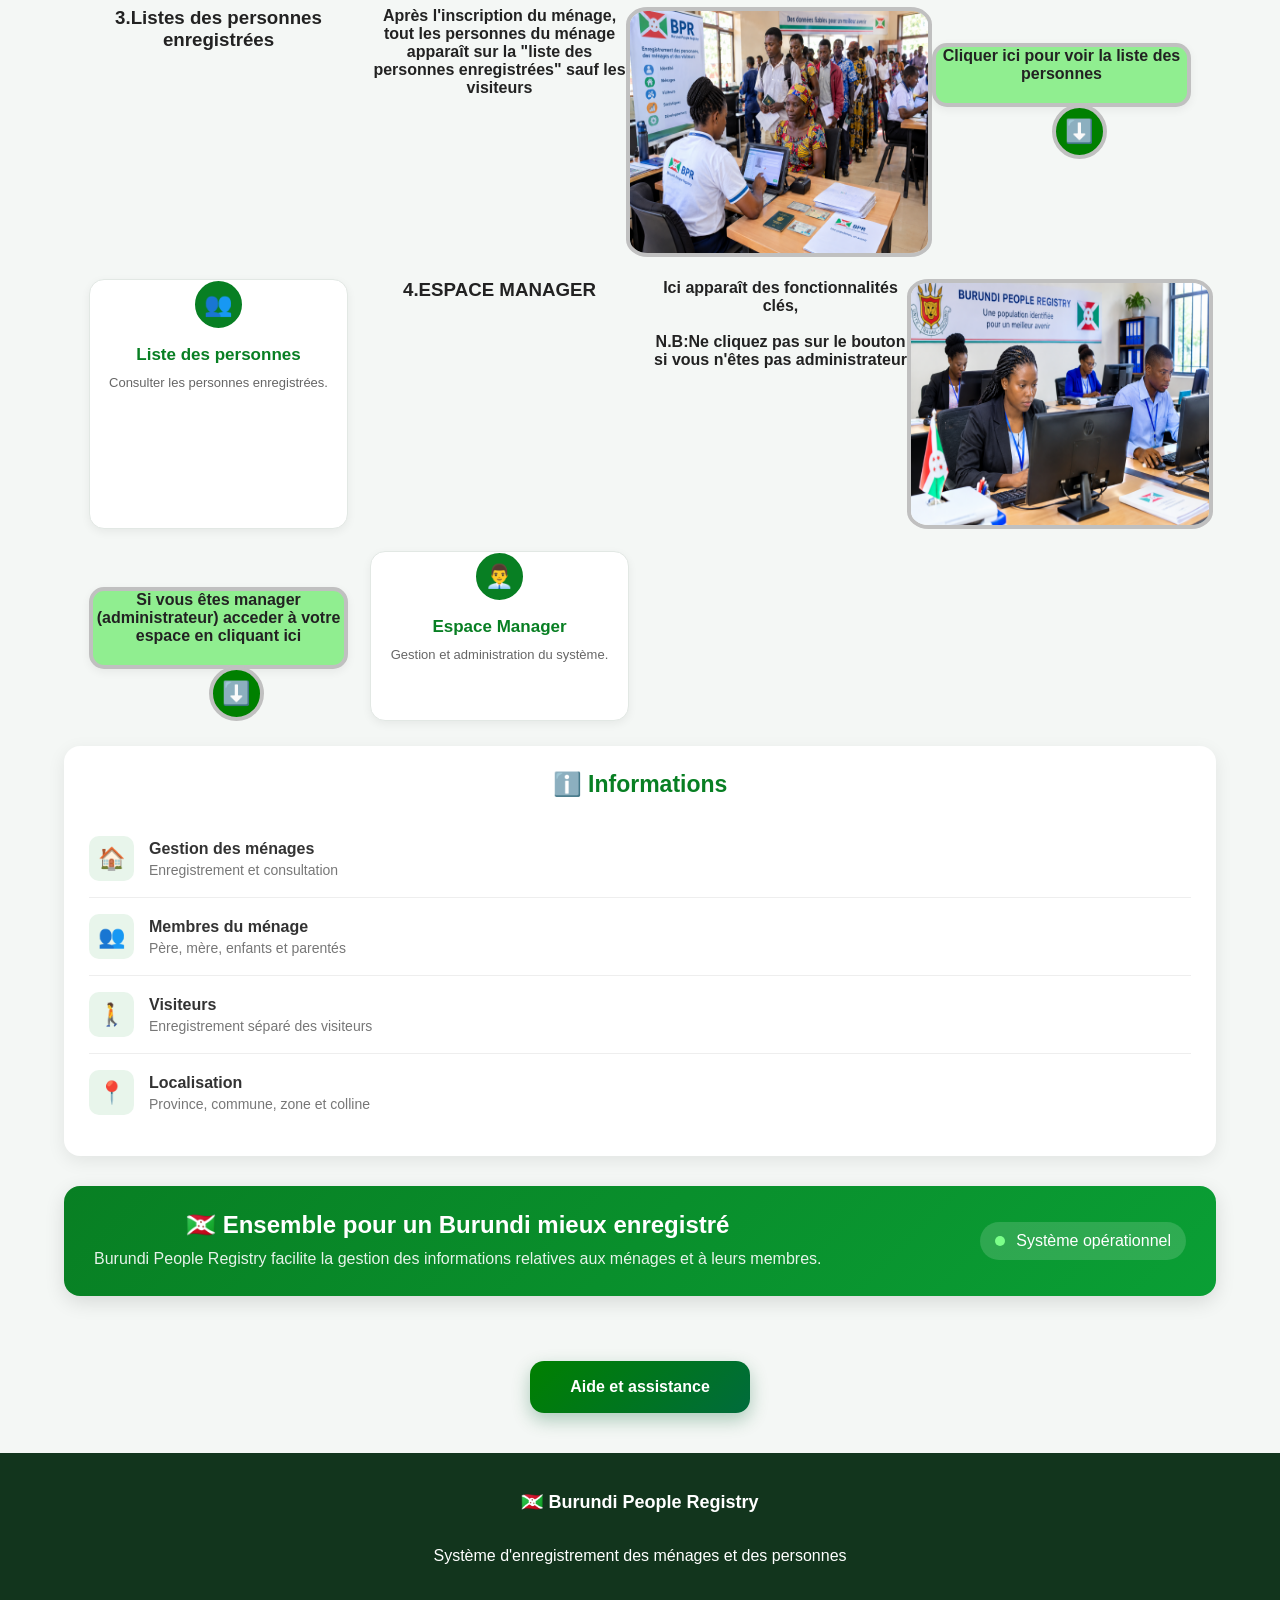
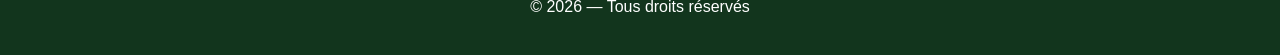
==== commit a737a985: "Update accueil.html" ====
--- a/accueil.html
+++ b/accueil.html
@@ -200,7 +200,7 @@
                  On peut aussi supprimer, modifier les informations des membres du ménage tout en cliquant sur le bouton voir
                  <br><br>
                  Le plus important , notre plateforme possède un espace où on peut voir combien de visiteurs venus dans le ménage</b></p>
-<img src="image/liste.png" width=110% class="im">
+<img src="liste.png" width=110% class="im">
 <div><br><br>
     
 <div class="s">
